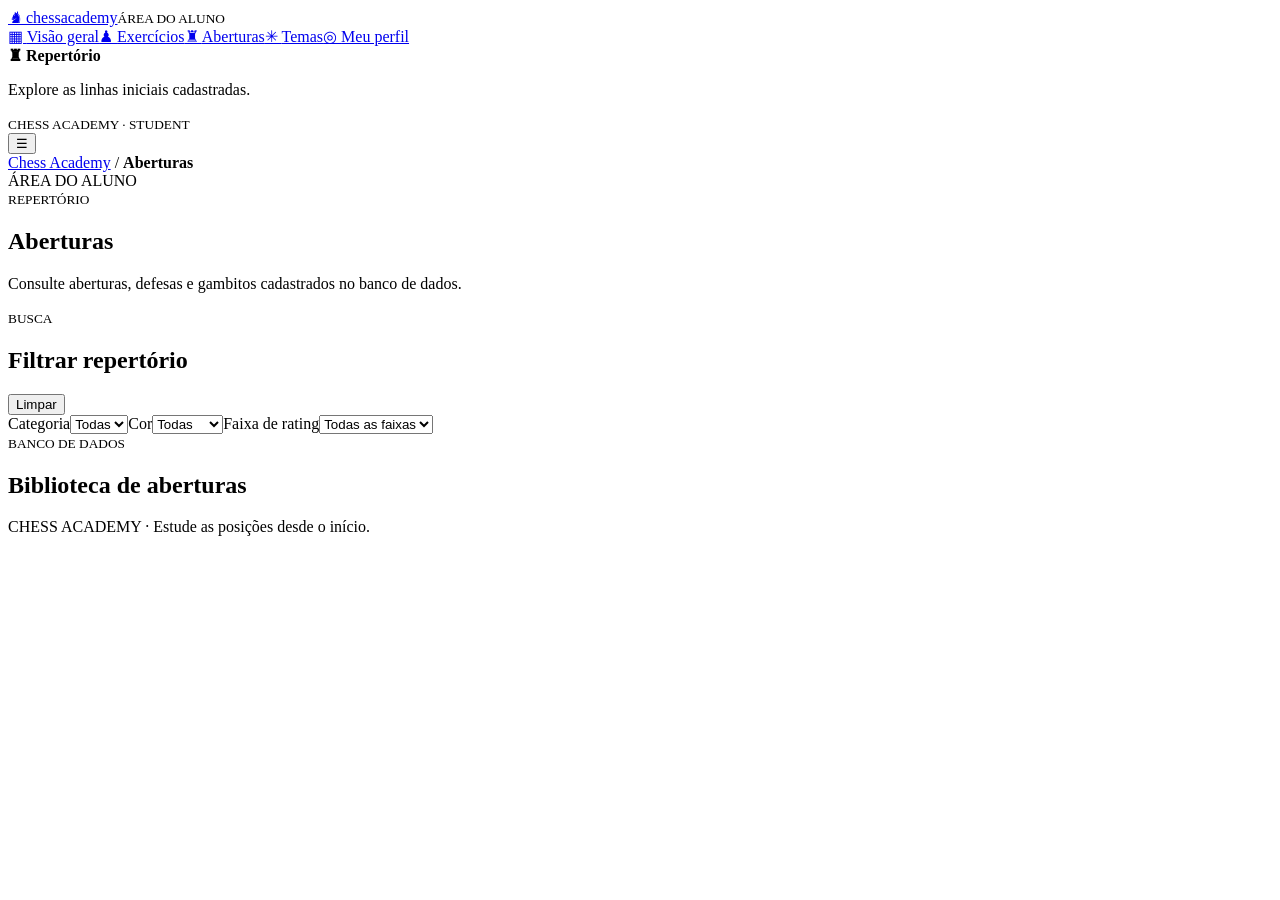
==== html/aberturas.html @ e05eb4d5 "html" ====
<!doctype html>
<html lang="pt-BR">

<head>
    <meta charset="utf-8">
    <meta name="viewport" content="width=device-width,initial-scale=1">
    <title>Aberturas | Chess Academy</title>
    <link rel="stylesheet" href="../css/style.css">
    <script src="../js/data.js" defer></script>
    <script src="../js/app.js" defer></script>
</head>

<body>
    <div class="shell">
        <aside class="sidebar" id="sidebar"><a class="brand" href="../index.html"><i>♞</i>
                chess<span>academy</span></a><small class="nav-label">ÁREA DO ALUNO</small>
            <nav><a href="../index.html">▦ <span>Visão geral</span></a><a href="exercicios.html">♟
                    <span>Exercícios</span></a><a class="active" href="aberturas.html">♜ <span>Aberturas</span></a><a
                    href="temas.html">✳ <span>Temas</span></a><a href="perfil.html">◎ <span>Meu perfil</span></a></nav>
            <div class="side-bottom">
                <div class="tip"><b>♜ Repertório</b>
                    <p>Explore as linhas iniciais cadastradas.</p>
                </div><small>CHESS ACADEMY · STUDENT</small>
            </div>
        </aside>
        <main>
            <header><button id="menuToggle">☰</button>
                <div><a href="../index.html">Chess Academy</a> <span>/</span> <b>Aberturas</b></div><label>ÁREA DO ALUNO
                    <i></i></label>
            </header>
            <div class="content">
                <section class="page-title"><small>REPERTÓRIO</small>
                    <h1>Aberturas</h1>
                    <p>Consulte aberturas, defesas e gambitos cadastrados no banco de dados.</p>
                </section>
                <section class="panel filters">
                    <div class="section-head">
                        <div><small>BUSCA</small>
                            <h2>Filtrar repertório</h2>
                        </div><button class="btn secondary" id="clearOpening">Limpar</button>
                    </div>
                    <div class="filter-grid"><label>Categoria<select id="openingCategory">
                                <option value="">Todas</option>
                            </select></label><label>Cor<select id="openingColor">
                                <option value="">Todas</option>
                                <option value="brancas">Brancas</option>
                                <option value="pretas">Pretas</option>
                            </select></label><label>Faixa de rating<select id="openingRange">
                                <option value="">Todas as faixas</option>
                            </select></label></div>
                </section>
                <div class="section-head">
                    <div><small>BANCO DE DADOS</small>
                        <h2>Biblioteca de aberturas</h2>
                    </div><span id="openingCount" class="muted"></span>
                </div>
                <div id="openingList" class="cards"></div>
                <footer>CHESS ACADEMY <span>·</span> Estude as posições desde o início.</footer>
            </div>
        </main>
    </div>
</body>

</html>
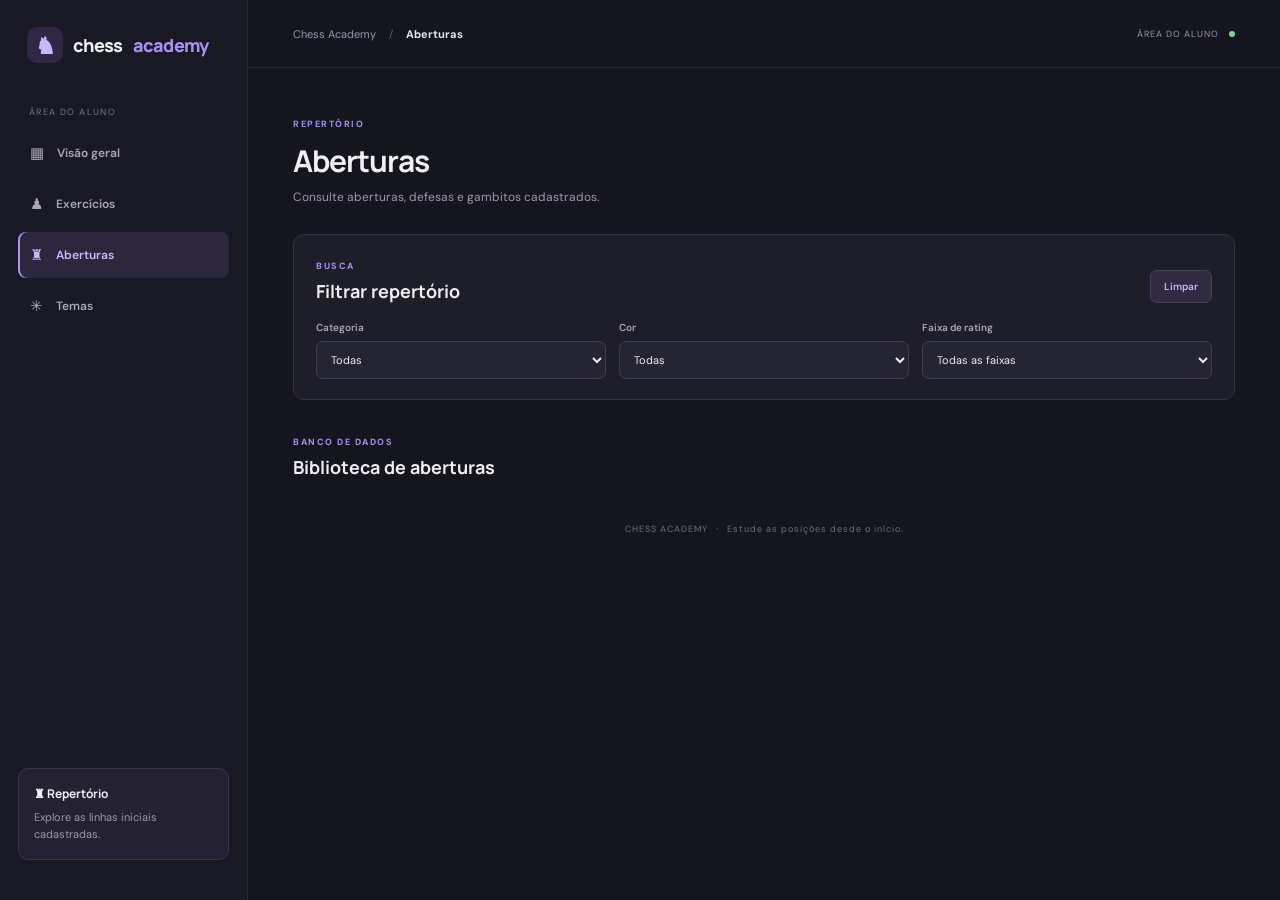
==== commit a36a71c0: "Update aberturas.html" ====
--- a/html/aberturas.html
+++ b/html/aberturas.html
@@ -6,32 +6,36 @@
     <meta name="viewport" content="width=device-width,initial-scale=1">
     <title>Aberturas | Chess Academy</title>
     <link rel="stylesheet" href="../css/style.css">
-    <script src="../js/data.js" defer></script>
+    <script src="https://cdn.jsdelivr.net/npm/@supabase/supabase-js@2"></script>
     <script src="../js/app.js" defer></script>
 </head>
 
 <body>
     <div class="shell">
-        <aside class="sidebar" id="sidebar"><a class="brand" href="../index.html"><i>♞</i>
-                chess<span>academy</span></a><small class="nav-label">ÁREA DO ALUNO</small>
-            <nav><a href="../index.html">▦ <span>Visão geral</span></a><a href="exercicios.html">♟
-                    <span>Exercícios</span></a><a class="active" href="aberturas.html">♜ <span>Aberturas</span></a><a
-                    href="temas.html">✳ <span>Temas</span></a><a href="perfil.html">◎ <span>Meu perfil</span></a></nav>
+        <aside class="sidebar" id="sidebar">
+            <a class="brand" href="../index.html"><i>♞</i> chess<span>academy</span></a>
+            <small class="nav-label">ÁREA DO ALUNO</small>
+            <nav>
+                <a href="../index.html">▦ <span>Visão geral</span></a>
+                <a href="exercicios.html">♟ <span>Exercícios</span></a>
+                <a class="active" href="aberturas.html">♜ <span>Aberturas</span></a>
+                <a href="temas.html">✳ <span>Temas</span></a>
+            </nav>
             <div class="side-bottom">
                 <div class="tip"><b>♜ Repertório</b>
                     <p>Explore as linhas iniciais cadastradas.</p>
-                </div><small>CHESS ACADEMY · STUDENT</small>
+                </div>
             </div>
         </aside>
         <main>
             <header><button id="menuToggle">☰</button>
-                <div><a href="../index.html">Chess Academy</a> <span>/</span> <b>Aberturas</b></div><label>ÁREA DO ALUNO
-                    <i></i></label>
+                <div><a href="../index.html">Chess Academy</a> <span>/</span> <b>Aberturas</b></div>
+                <label>ÁREA DO ALUNO <i></i></label>
             </header>
             <div class="content">
                 <section class="page-title"><small>REPERTÓRIO</small>
                     <h1>Aberturas</h1>
-                    <p>Consulte aberturas, defesas e gambitos cadastrados no banco de dados.</p>
+                    <p>Consulte aberturas, defesas e gambitos cadastrados.</p>
                 </section>
                 <section class="panel filters">
                     <div class="section-head">
@@ -39,26 +43,75 @@
                             <h2>Filtrar repertório</h2>
                         </div><button class="btn secondary" id="clearOpening">Limpar</button>
                     </div>
-                    <div class="filter-grid"><label>Categoria<select id="openingCategory">
+                    <div class="filter-grid">
+                        <label>Categoria
+                            <select id="openingCategory">
                                 <option value="">Todas</option>
-                            </select></label><label>Cor<select id="openingColor">
+                            </select>
+                        </label>
+                        <label>Cor
+                            <select id="openingColor">
                                 <option value="">Todas</option>
                                 <option value="brancas">Brancas</option>
                                 <option value="pretas">Pretas</option>
-                            </select></label><label>Faixa de rating<select id="openingRange">
+                            </select>
+                        </label>
+                        <label>Faixa de rating
+                            <select id="openingRange">
                                 <option value="">Todas as faixas</option>
-                            </select></label></div>
+                            </select>
+                        </label>
+                    </div>
                 </section>
                 <div class="section-head">
                     <div><small>BANCO DE DADOS</small>
                         <h2>Biblioteca de aberturas</h2>
-                    </div><span id="openingCount" class="muted"></span>
+                    </div><span id="contador" class="muted"></span>
                 </div>
-                <div id="openingList" class="cards"></div>
+                <div id="aberturas" class="cards" data-img-dir="../img/aberturas"></div>
+
+                <template id="templateAbertura">
+                    <article class="data-card">
+                        <div>
+                            <div class="card-meta">
+                                <b data-categoria></b>
+                                <button type="button" class="btn-view" data-visualizar>Visualizar</button>
+                            </div>
+                            <h3 data-nome></h3>
+                        </div>
+                        <div>
+                            <span class="sub-label">SEQUÊNCIA INICIAL</span>
+                            <div class="moves" data-movimentos></div>
+                        </div>
+                    </article>
+                </template>
+
+                <template id="templateVazioAbertura">
+                    <div class="empty-state">
+                        <span>♜</span>
+                        <h3>Nenhuma abertura encontrada</h3>
+                        <p>Tente alterar os filtros de categoria, cor ou faixa.</p>
+                    </div>
+                </template>
+
+                <dialog id="openingModal" class="opening-modal">
+                    <div class="modal-box">
+                        <div class="modal-head">
+                            <div>
+                                <small data-modal-categoria></small>
+                                <h3 data-modal-nome></h3>
+                            </div>
+                            <button type="button" class="btn secondary" data-modal-fechar>Fechar</button>
+                        </div>
+                        <img class="modal-img" data-modal-img src="" alt="" />
+                        <div class="moves" data-modal-movimentos></div>
+                    </div>
+                </dialog>
+
                 <footer>CHESS ACADEMY <span>·</span> Estude as posições desde o início.</footer>
             </div>
         </main>
     </div>
 </body>
 
-</html>+</html>
--- a/css/style.css
+++ b/css/style.css
@@ -0,0 +1,598 @@
+@import url("https://fonts.googleapis.com/css2?family=DM+Sans:wght@400;500;600;700&family=Manrope:wght@400;500;600;700;800&display=swap");
+:root {
+  --bg: #15151d;
+  --side: #191923;
+  --panel: #1e1e29;
+  --panel2: #252432;
+  --line: #343342;
+  --text: #f0eff7;
+  --muted: #9b99ab;
+  --purple: #aa91f5;
+  --accent: #8060dc;
+}
+* {
+  box-sizing: border-box;
+}
+body {
+  margin: 0;
+  background: var(--bg);
+  color: var(--text);
+  font:
+    14px "DM Sans",
+    sans-serif;
+}
+a {
+  color: inherit;
+  text-decoration: none;
+}
+.shell {
+  min-height: 100vh;
+}
+.sidebar {
+  position: fixed;
+  inset: 0 auto 0 0;
+  width: 248px;
+  background: var(--side);
+  border-right: 1px solid #2b2a37;
+  padding: 27px 18px 20px;
+  display: flex;
+  flex-direction: column;
+  z-index: 4;
+}
+.brand {
+  display: flex;
+  align-items: center;
+  gap: 10px;
+  padding: 0 9px 43px;
+  font: 800 18px Manrope;
+  letter-spacing: -0.7px;
+}
+.brand i {
+  font-style: normal;
+  display: grid;
+  place-items: center;
+  width: 36px;
+  height: 36px;
+  border-radius: 10px;
+  background: #302744;
+  color: #c9b7ff;
+  font-size: 23px;
+}
+.brand span {
+  color: var(--purple);
+}
+.nav-label,
+.side-bottom > small {
+  font-size: 9px;
+  letter-spacing: 1.4px;
+  color: #777587;
+}
+.nav-label {
+  padding: 0 11px 12px;
+}
+.sidebar nav {
+  display: grid;
+  gap: 5px;
+}
+.sidebar nav a {
+  padding: 13px 12px;
+  border-radius: 8px;
+  color: #aaa8b8;
+  display: flex;
+  gap: 13px;
+  align-items: center;
+  font-size: 15px;
+}
+.sidebar nav a span {
+  font-size: 12px;
+  font-weight: 600;
+}
+.sidebar nav a.active,
+.sidebar nav a:hover {
+  background: #2d273d;
+  color: #cbbaff;
+  box-shadow: inset 2px 0 var(--purple);
+}
+.side-bottom {
+  margin-top: auto;
+}
+.tip {
+  padding: 15px;
+  background: #242132;
+  border: 1px solid #3a3449;
+  border-radius: 10px;
+  margin-bottom: 20px;
+}
+.tip b {
+  font: 700 12px Manrope;
+}
+.tip p {
+  font-size: 11px;
+  color: var(--muted);
+  line-height: 1.6;
+  margin: 7px 0 0;
+}
+.side-bottom > small {
+  padding-left: 7px;
+}
+main {
+  margin-left: 248px;
+  min-height: 100vh;
+}
+header {
+  height: 68px;
+  border-bottom: 1px solid #2b2a37;
+  display: flex;
+  align-items: center;
+  justify-content: space-between;
+  padding: 0 45px;
+  color: #9998a9;
+  font-size: 11px;
+}
+header span {
+  padding: 0 10px;
+  color: #5d5b6d;
+}
+header b {
+  color: #e7e5ef;
+}
+header label {
+  font-size: 9px;
+  letter-spacing: 1px;
+}
+header label i {
+  display: inline-block;
+  width: 6px;
+  height: 6px;
+  background: #72d6a0;
+  border-radius: 50%;
+  margin-left: 7px;
+}
+header button {
+  display: none;
+}
+.content {
+  max-width: 1180px;
+  margin: auto;
+  padding: 42px 45px 25px;
+}
+.hero {
+  min-height: 210px;
+  background: linear-gradient(110deg, #27223a, #1e1e2b 65%, #29213a);
+  border: 1px solid #403653;
+  border-radius: 14px;
+  padding: 32px 36px;
+  display: flex;
+  justify-content: space-between;
+  align-items: center;
+  overflow: hidden;
+}
+.hero small,
+.page-title small,
+.section-head small,
+.note small {
+  font-size: 9px;
+  letter-spacing: 1.5px;
+  font-weight: 700;
+  color: var(--purple);
+}
+h1,
+h2,
+h3 {
+  font-family: Manrope, sans-serif;
+}
+.hero h1 {
+  font-size: 31px;
+  line-height: 1.2;
+  letter-spacing: -1px;
+  margin: 12px 0;
+}
+.hero h1 em {
+  font-style: normal;
+  color: var(--purple);
+}
+.hero p,
+.page-title p {
+  color: var(--muted);
+  font-size: 12px;
+  line-height: 1.7;
+  margin: 0;
+}
+.hero-knight {
+  font-size: 115px;
+  color: #b39df0;
+  opacity: 0.24;
+  padding-right: 35px;
+}
+.section-head {
+  display: flex;
+  justify-content: space-between;
+  align-items: end;
+  margin: 31px 0 14px;
+}
+.section-head h2 {
+  font-size: 18px;
+  margin: 6px 0 0;
+}
+.section-head > a {
+  font-size: 11px;
+  color: #bba8fa;
+  font-weight: 700;
+}
+.panel,
+.tile,
+.data-card {
+  background: var(--panel);
+  border: 1px solid var(--line);
+  border-radius: 11px;
+}
+.panel {
+  padding: 21px 23px;
+  margin-bottom: 23px;
+}
+.student {
+  display: flex;
+  align-items: center;
+  gap: 14px;
+}
+.avatar {
+  width: 43px;
+  height: 43px;
+  border-radius: 11px;
+  background: #302744;
+  color: #c8b5ff;
+  display: grid;
+  place-items: center;
+  font-size: 23px;
+}
+.student h3 {
+  font-size: 14px;
+  margin: 0 0 5px;
+}
+.student p {
+  font-size: 11px;
+  color: var(--muted);
+  margin: 0;
+  line-height: 1.6;
+}
+.student code,
+code {
+  color: #c5b3ff;
+}
+.tiles {
+  display: grid;
+  grid-template-columns: repeat(3, 1fr);
+  gap: 14px;
+}
+.tile {
+  padding: 19px;
+  transition: 0.2s;
+}
+.tile:hover {
+  border-color: #705a9e;
+  transform: translateY(-2px);
+}
+.tile-icon {
+  width: 37px;
+  height: 37px;
+  border-radius: 9px;
+  display: grid;
+  place-items: center;
+  font-size: 19px;
+  font-style: normal;
+}
+.purple {
+  background: #302744;
+  color: #c8b5ff;
+}
+.blue {
+  background: #223247;
+  color: #8dbdf4;
+}
+.green {
+  background: #20372f;
+  color: #83d8a8;
+}
+.tile h3 {
+  font-size: 14px;
+  margin: 17px 0 7px;
+}
+.tile p {
+  font-size: 11px;
+  line-height: 1.7;
+  color: var(--muted);
+  min-height: 57px;
+}
+.tile strong {
+  font-size: 10px;
+  color: #bba8fa;
+}
+.note {
+  margin-top: 24px;
+}
+.note p {
+  font-size: 11px;
+  color: var(--muted);
+  line-height: 1.8;
+  margin: 9px 0 0;
+}
+.note code {
+  color: #c5b3ff;
+}
+footer {
+  text-align: center;
+  padding: 24px 0 5px;
+  color: #6f6d80;
+  font-size: 9px;
+  letter-spacing: 1px;
+}
+footer span {
+  color: var(--purple);
+  padding: 0 5px;
+}
+.page-title {
+  margin: 3px 0 27px;
+}
+.page-title h1 {
+  font-size: 30px;
+  letter-spacing: -1px;
+  margin: 9px 0 6px;
+}
+.filters {
+  padding: 20px 22px;
+}
+.filters .section-head {
+  margin: 0 0 18px;
+}
+.btn {
+  border: 0;
+  border-radius: 7px;
+  padding: 9px 13px;
+  font: 600 10px "DM Sans";
+  cursor: pointer;
+}
+.secondary {
+  background: #302b40;
+  color: #c7b8ee;
+  border: 1px solid #48405d;
+}
+.filter-grid {
+  display: grid;
+  grid-template-columns: repeat(3, 1fr);
+  gap: 13px;
+}
+.filter-grid label {
+  display: grid;
+  gap: 7px;
+  color: #aaa8b8;
+  font-size: 10px;
+  font-weight: 600;
+}
+.filter-grid select {
+  background: #252432;
+  color: #eee;
+  border: 1px solid #403e4e;
+  border-radius: 7px;
+  padding: 10px;
+  font: 11px "DM Sans";
+  outline: none;
+}
+.filter-grid select:focus {
+  border-color: var(--purple);
+}
+.muted {
+  font-size: 10px;
+  color: var(--muted);
+}
+.cards {
+  display: grid;
+  grid-template-columns: repeat(2, minmax(0, 1fr));
+  gap: 13px;
+}
+.data-card {
+  padding: 18px;
+}
+.card-meta {
+  display: flex;
+  justify-content: space-between;
+  color: #bba8fa;
+  font-size: 9px;
+  letter-spacing: 0.8px;
+  font-weight: 700;
+  margin-bottom: 15px;
+}
+.card-meta span {
+  color: #aaa8b8;
+}
+.data-card h3 {
+  font-size: 14px;
+  margin: 0 0 12px;
+}
+.data-card p {
+  font-size: 11px;
+  color: var(--muted);
+  line-height: 1.7;
+}
+.data-card details {
+  border-top: 1px solid var(--line);
+  padding-top: 12px;
+  margin-top: 13px;
+}
+.data-card summary {
+  font-size: 10px;
+  color: #bba8fa;
+  cursor: pointer;
+  font-weight: 700;
+}
+.data-card details p {
+  color: #e0ddec;
+  margin: 10px 0 0;
+}
+.tags {
+  display: flex;
+  gap: 6px;
+  flex-wrap: wrap;
+}
+.tags span {
+  font-size: 9px;
+  padding: 5px 8px;
+  background: #302744;
+  color: #c8b5ff;
+  border-radius: 5px;
+}
+.sub-label {
+  display: block;
+  color: #858397;
+  font-size: 9px;
+  letter-spacing: 1px;
+  margin: 14px 0 7px;
+}
+.moves {
+  font: 12px monospace;
+  background: #15151d;
+  border: 1px solid #363444;
+  border-radius: 7px;
+  padding: 12px;
+  color: #c7b5ff;
+  overflow-wrap: anywhere;
+}
+.empty-state {
+  grid-column: 1/-1;
+  border: 1px dashed #484558;
+  border-radius: 11px;
+  padding: 43px 20px;
+  text-align: center;
+  background: #1b1b25;
+}
+.empty-state > span {
+  font-size: 27px;
+  color: var(--purple);
+}
+.empty-state h3 {
+  font-size: 14px;
+  margin: 12px 0 6px;
+}
+.empty-state p {
+  font-size: 11px;
+  color: var(--muted);
+  margin: 0;
+  line-height: 1.7;
+}
+.profile-grid {
+  display: flex;
+  gap: 50px;
+  flex-wrap: wrap;
+}
+.profile-grid div {
+  display: grid;
+  gap: 8px;
+}
+.profile-grid small {
+  font-size: 9px;
+  letter-spacing: 1px;
+  color: var(--muted);
+}
+.profile-grid b,
+.range-name {
+  font: 700 15px Manrope;
+}
+.range-name {
+  color: var(--purple);
+}
+#profileRange p {
+  font-size: 11px;
+  color: var(--muted);
+}
+@media (max-width: 950px) {
+  .content {
+    padding: 30px 25px;
+  }
+  .tiles {
+    grid-template-columns: 1fr 1fr;
+  }
+  .tile:last-child {
+    grid-column: 1/-1;
+  }
+}
+@media (max-width: 700px) {
+  .sidebar {
+    transform: translateX(-100%);
+    transition: 0.2s;
+  }
+  .sidebar.open {
+    transform: translateX(0);
+  }
+  main {
+    margin-left: 0;
+  }
+  header {
+    height: 59px;
+    padding: 0 16px;
+    gap: 12px;
+  }
+  header button {
+    display: block;
+    background: none;
+    border: 0;
+    color: white;
+    font-size: 19px;
+  }
+  .content {
+    padding: 25px 16px;
+  }
+  .hero {
+    padding: 25px 22px;
+    min-height: 190px;
+  }
+  .hero h1 {
+    font-size: 25px;
+  }
+  .hero-knight {
+    font-size: 75px;
+    padding: 0;
+  }
+  .tiles,
+  .cards,
+  .filter-grid {
+    grid-template-columns: 1fr;
+  }
+  .tile:last-child {
+    grid-column: auto;
+  }
+  .section-head {
+    gap: 10px;
+  }
+  .profile-grid {
+    gap: 22px;
+  }
+  .panel {
+    padding: 17px;
+  }
+}
+
+.cards {
+  display: grid;
+  grid-template-columns: repeat(auto-fill, minmax(280px, 1fr));
+  gap: 20px;
+  margin-top: 20px;
+}
+.card {
+  background-color: #1a1a22;
+  border: 1px solid #2a2a38;
+  border-radius: 10px;
+  padding: 20px;
+  box-shadow: 0 4px 6px rgba(0, 0, 0, 0.1);
+}
+
+.card h3 {
+  margin-bottom: 8px;
+  color: #ffffff;
+  font-size: 1.1rem;
+}
+
+.card p {
+  color: #94a3b8;
+  font-size: 0.95rem;
+  line-height: 1.4;
+  margin: 0;
+}
